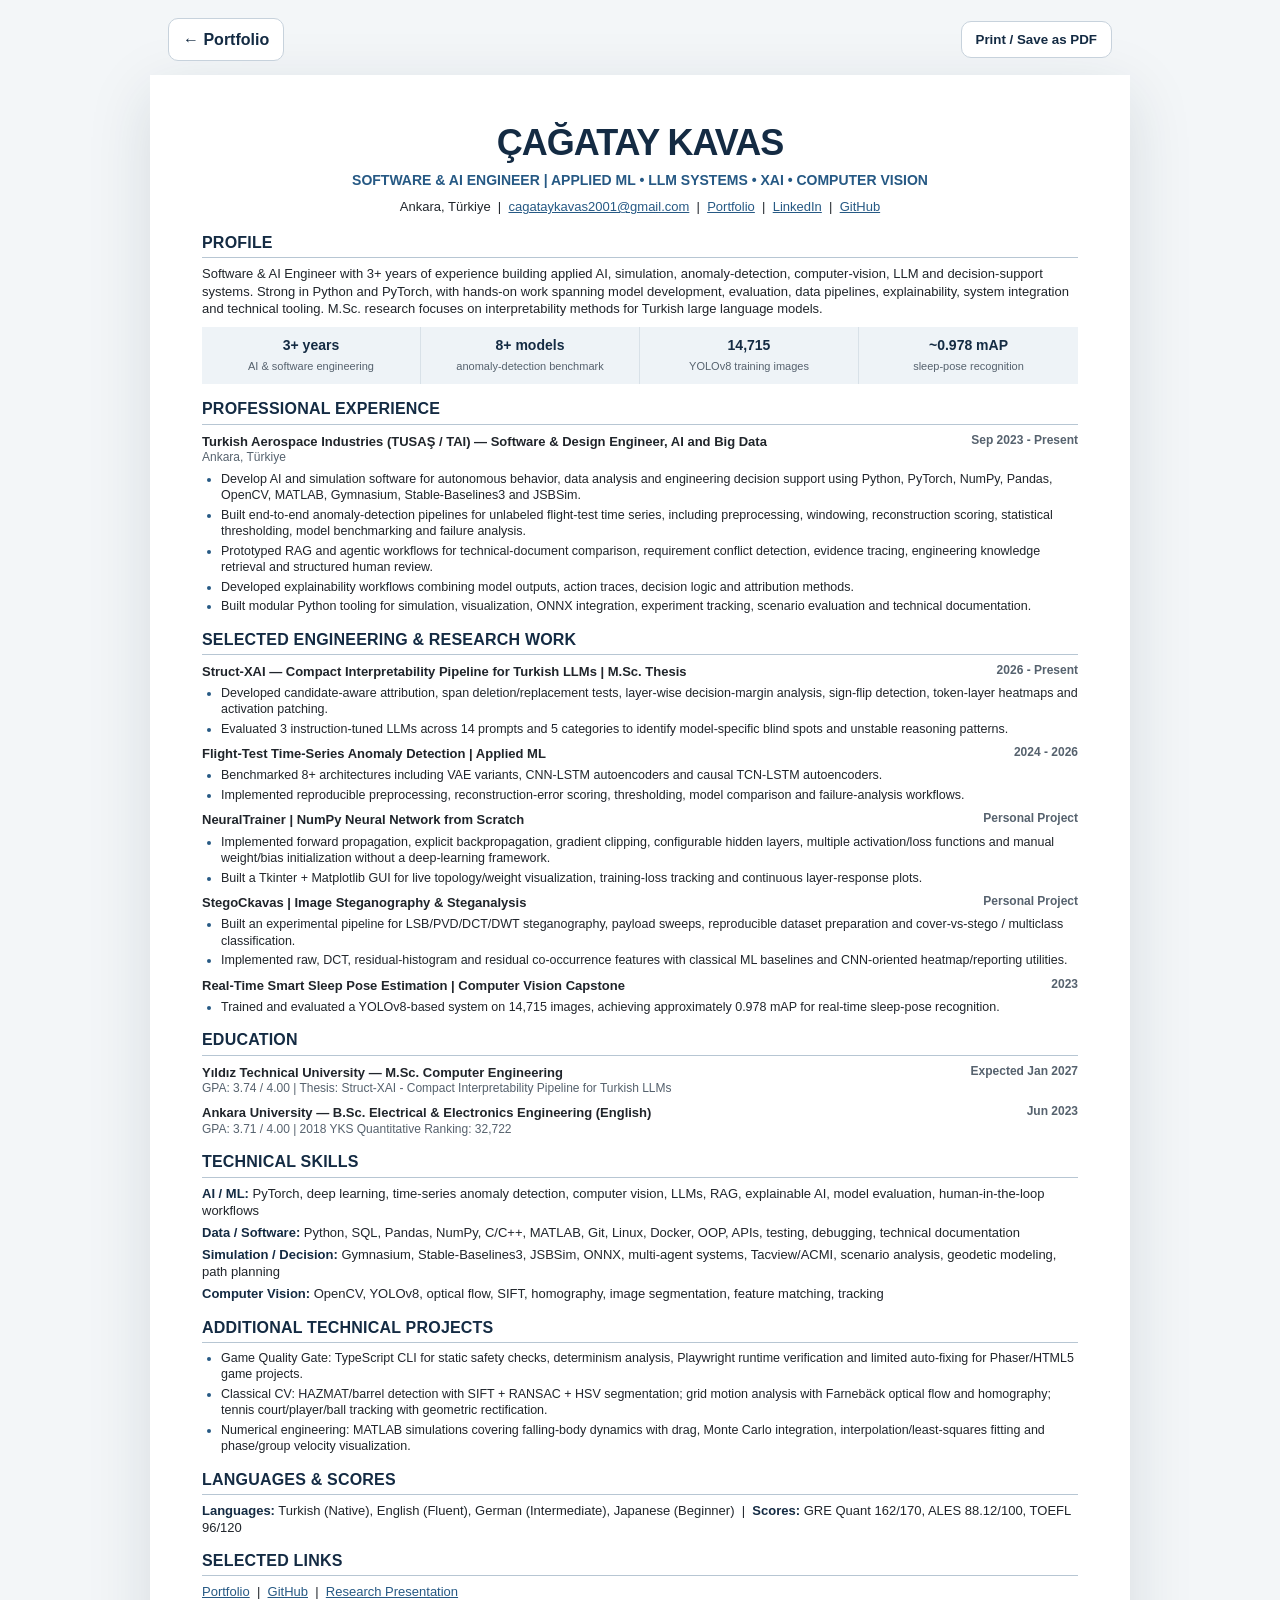
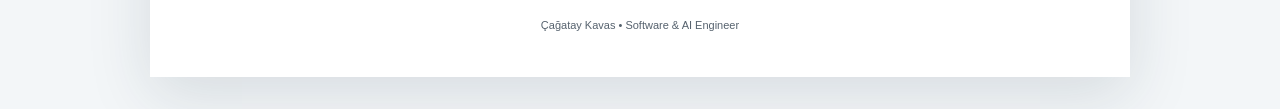
==== cv.html @ 29e945e3 "feat: add updated 2026 web CV" ====
<!doctype html>
<html lang="en">
<head>
<meta charset="utf-8">
<meta name="viewport" content="width=device-width, initial-scale=1">
<title>Çağatay Kavas | CV</title>
<meta name="description" content="CV of Çağatay Kavas, Software & AI Engineer.">
<style>
:root{--navy:#142b43;--blue:#265984;--ink:#20252b;--muted:#56626e;--line:#b7c6d3;--soft:#eef3f7}*{box-sizing:border-box}body{margin:0;background:#f3f6f8;color:var(--ink);font-family:Arial,Helvetica,sans-serif;line-height:1.32}.toolbar{max-width:980px;margin:18px auto 0;display:flex;justify-content:space-between;align-items:center;padding:0 18px}.toolbar a,.toolbar button{border:1px solid #c7d2dc;background:white;color:var(--navy);padding:10px 14px;border-radius:10px;font-weight:700;text-decoration:none;cursor:pointer}.sheet{width:min(980px,calc(100% - 24px));margin:14px auto 32px;background:#fff;box-shadow:0 18px 60px rgba(25,45,65,.13);padding:44px 52px}.name{text-align:center;font-size:36px;letter-spacing:-1px;font-weight:800;color:var(--navy)}.tagline{text-align:center;margin-top:4px;color:var(--blue);font-weight:700;font-size:14px}.contact{text-align:center;margin:9px 0 17px;font-size:13px}.contact a,.links a{color:var(--blue)}h2{font-size:16px;color:var(--navy);margin:14px 0 7px;padding-bottom:4px;border-bottom:1.5px solid var(--line);letter-spacing:.2px}p{margin:4px 0;font-size:13px}.metrics{display:grid;grid-template-columns:repeat(4,1fr);background:var(--soft);margin:10px 0 12px}.metric{text-align:center;padding:9px 7px;border-right:1px solid #d8e1e8}.metric:last-child{border-right:none}.metric strong{display:block;color:var(--navy);font-size:14px}.metric span{font-size:11px;color:var(--muted)}.row{display:grid;grid-template-columns:1fr auto;gap:20px;align-items:start;margin-top:8px}.row strong{font-size:13px}.date{font-size:12px;color:var(--muted);font-weight:700;white-space:nowrap}.sub{font-size:12px;color:var(--muted)}ul{margin:5px 0 7px;padding-left:19px}li{font-size:12.5px;margin:3px 0}li::marker{color:var(--blue)}.skills p{margin:5px 0}.label{font-weight:700;color:var(--navy)}.links{font-size:13px}.footer{text-align:center;color:var(--muted);font-size:11px;margin-top:18px}@media(max-width:700px){.sheet{padding:28px 20px}.name{font-size:29px}.metrics{grid-template-columns:repeat(2,1fr)}.metric:nth-child(2){border-right:none}.row{grid-template-columns:1fr;gap:2px}.date{white-space:normal}.toolbar{padding:0 12px}}@media print{body{background:white}.toolbar{display:none}.sheet{width:auto;margin:0;box-shadow:none;padding:12mm 14mm}.name{font-size:27px}h2{break-after:avoid}.row{break-inside:avoid}p,li{font-size:10.2pt}.footer{display:none}}
</style>
</head>
<body>
<div class="toolbar"><a href="index.html">← Portfolio</a><button onclick="window.print()">Print / Save as PDF</button></div>
<main class="sheet">
<div class="name">ÇAĞATAY KAVAS</div>
<div class="tagline">SOFTWARE & AI ENGINEER | APPLIED ML • LLM SYSTEMS • XAI • COMPUTER VISION</div>
<div class="contact">Ankara, Türkiye &nbsp;|&nbsp; <a href="mailto:cagataykavas2001@gmail.com">cagataykavas2001@gmail.com</a> &nbsp;|&nbsp; <a href="https://cagataykavas.github.io/">Portfolio</a> &nbsp;|&nbsp; <a href="https://www.linkedin.com/in/cagatay-kavas-2b5598209/">LinkedIn</a> &nbsp;|&nbsp; <a href="https://github.com/cagataykavas">GitHub</a></div>
<h2>PROFILE</h2>
<p>Software & AI Engineer with 3+ years of experience building applied AI, simulation, anomaly-detection, computer-vision, LLM and decision-support systems. Strong in Python and PyTorch, with hands-on work spanning model development, evaluation, data pipelines, explainability, system integration and technical tooling. M.Sc. research focuses on interpretability methods for Turkish large language models.</p>
<div class="metrics"><div class="metric"><strong>3+ years</strong><span>AI & software engineering</span></div><div class="metric"><strong>8+ models</strong><span>anomaly-detection benchmark</span></div><div class="metric"><strong>14,715</strong><span>YOLOv8 training images</span></div><div class="metric"><strong>~0.978 mAP</strong><span>sleep-pose recognition</span></div></div>
<h2>PROFESSIONAL EXPERIENCE</h2>
<div class="row"><strong>Turkish Aerospace Industries (TUSAŞ / TAI) — Software & Design Engineer, AI and Big Data</strong><div class="date">Sep 2023 - Present</div></div><div class="sub">Ankara, Türkiye</div>
<ul><li>Develop AI and simulation software for autonomous behavior, data analysis and engineering decision support using Python, PyTorch, NumPy, Pandas, OpenCV, MATLAB, Gymnasium, Stable-Baselines3 and JSBSim.</li><li>Built end-to-end anomaly-detection pipelines for unlabeled flight-test time series, including preprocessing, windowing, reconstruction scoring, statistical thresholding, model benchmarking and failure analysis.</li><li>Prototyped RAG and agentic workflows for technical-document comparison, requirement conflict detection, evidence tracing, engineering knowledge retrieval and structured human review.</li><li>Developed explainability workflows combining model outputs, action traces, decision logic and attribution methods.</li><li>Built modular Python tooling for simulation, visualization, ONNX integration, experiment tracking, scenario evaluation and technical documentation.</li></ul>
<h2>SELECTED ENGINEERING & RESEARCH WORK</h2>
<div class="row"><strong>Struct-XAI — Compact Interpretability Pipeline for Turkish LLMs | M.Sc. Thesis</strong><div class="date">2026 - Present</div></div><ul><li>Developed candidate-aware attribution, span deletion/replacement tests, layer-wise decision-margin analysis, sign-flip detection, token-layer heatmaps and activation patching.</li><li>Evaluated 3 instruction-tuned LLMs across 14 prompts and 5 categories to identify model-specific blind spots and unstable reasoning patterns.</li></ul>
<div class="row"><strong>Flight-Test Time-Series Anomaly Detection | Applied ML</strong><div class="date">2024 - 2026</div></div><ul><li>Benchmarked 8+ architectures including VAE variants, CNN-LSTM autoencoders and causal TCN-LSTM autoencoders.</li><li>Implemented reproducible preprocessing, reconstruction-error scoring, thresholding, model comparison and failure-analysis workflows.</li></ul>
<div class="row"><strong>NeuralTrainer | NumPy Neural Network from Scratch</strong><div class="date">Personal Project</div></div><ul><li>Implemented forward propagation, explicit backpropagation, gradient clipping, configurable hidden layers, multiple activation/loss functions and manual weight/bias initialization without a deep-learning framework.</li><li>Built a Tkinter + Matplotlib GUI for live topology/weight visualization, training-loss tracking and continuous layer-response plots.</li></ul>
<div class="row"><strong>StegoCkavas | Image Steganography & Steganalysis</strong><div class="date">Personal Project</div></div><ul><li>Built an experimental pipeline for LSB/PVD/DCT/DWT steganography, payload sweeps, reproducible dataset preparation and cover-vs-stego / multiclass classification.</li><li>Implemented raw, DCT, residual-histogram and residual co-occurrence features with classical ML baselines and CNN-oriented heatmap/reporting utilities.</li></ul>
<div class="row"><strong>Real-Time Smart Sleep Pose Estimation | Computer Vision Capstone</strong><div class="date">2023</div></div><ul><li>Trained and evaluated a YOLOv8-based system on 14,715 images, achieving approximately 0.978 mAP for real-time sleep-pose recognition.</li></ul>
<h2>EDUCATION</h2>
<div class="row"><strong>Yıldız Technical University — M.Sc. Computer Engineering</strong><div class="date">Expected Jan 2027</div></div><div class="sub">GPA: 3.74 / 4.00 | Thesis: Struct-XAI - Compact Interpretability Pipeline for Turkish LLMs</div>
<div class="row"><strong>Ankara University — B.Sc. Electrical & Electronics Engineering (English)</strong><div class="date">Jun 2023</div></div><div class="sub">GPA: 3.71 / 4.00 | 2018 YKS Quantitative Ranking: 32,722</div>
<h2>TECHNICAL SKILLS</h2><div class="skills"><p><span class="label">AI / ML:</span> PyTorch, deep learning, time-series anomaly detection, computer vision, LLMs, RAG, explainable AI, model evaluation, human-in-the-loop workflows</p><p><span class="label">Data / Software:</span> Python, SQL, Pandas, NumPy, C/C++, MATLAB, Git, Linux, Docker, OOP, APIs, testing, debugging, technical documentation</p><p><span class="label">Simulation / Decision:</span> Gymnasium, Stable-Baselines3, JSBSim, ONNX, multi-agent systems, Tacview/ACMI, scenario analysis, geodetic modeling, path planning</p><p><span class="label">Computer Vision:</span> OpenCV, YOLOv8, optical flow, SIFT, homography, image segmentation, feature matching, tracking</p></div>
<h2>ADDITIONAL TECHNICAL PROJECTS</h2><ul><li>Game Quality Gate: TypeScript CLI for static safety checks, determinism analysis, Playwright runtime verification and limited auto-fixing for Phaser/HTML5 game projects.</li><li>Classical CV: HAZMAT/barrel detection with SIFT + RANSAC + HSV segmentation; grid motion analysis with Farnebäck optical flow and homography; tennis court/player/ball tracking with geometric rectification.</li><li>Numerical engineering: MATLAB simulations covering falling-body dynamics with drag, Monte Carlo integration, interpolation/least-squares fitting and phase/group velocity visualization.</li></ul>
<h2>LANGUAGES & SCORES</h2><p><span class="label">Languages:</span> Turkish (Native), English (Fluent), German (Intermediate), Japanese (Beginner) &nbsp;|&nbsp; <span class="label">Scores:</span> GRE Quant 162/170, ALES 88.12/100, TOEFL 96/120</p>
<h2>SELECTED LINKS</h2><p class="links"><a href="https://cagataykavas.github.io/">Portfolio</a> &nbsp;|&nbsp; <a href="https://github.com/cagataykavas">GitHub</a> &nbsp;|&nbsp; <a href="https://youtu.be/bw39YavErL0?si=DomrWFxxATDhxrtR">Research Presentation</a></p>
<div class="footer">Çağatay Kavas • Software & AI Engineer</div>
</main>
</body>
</html>
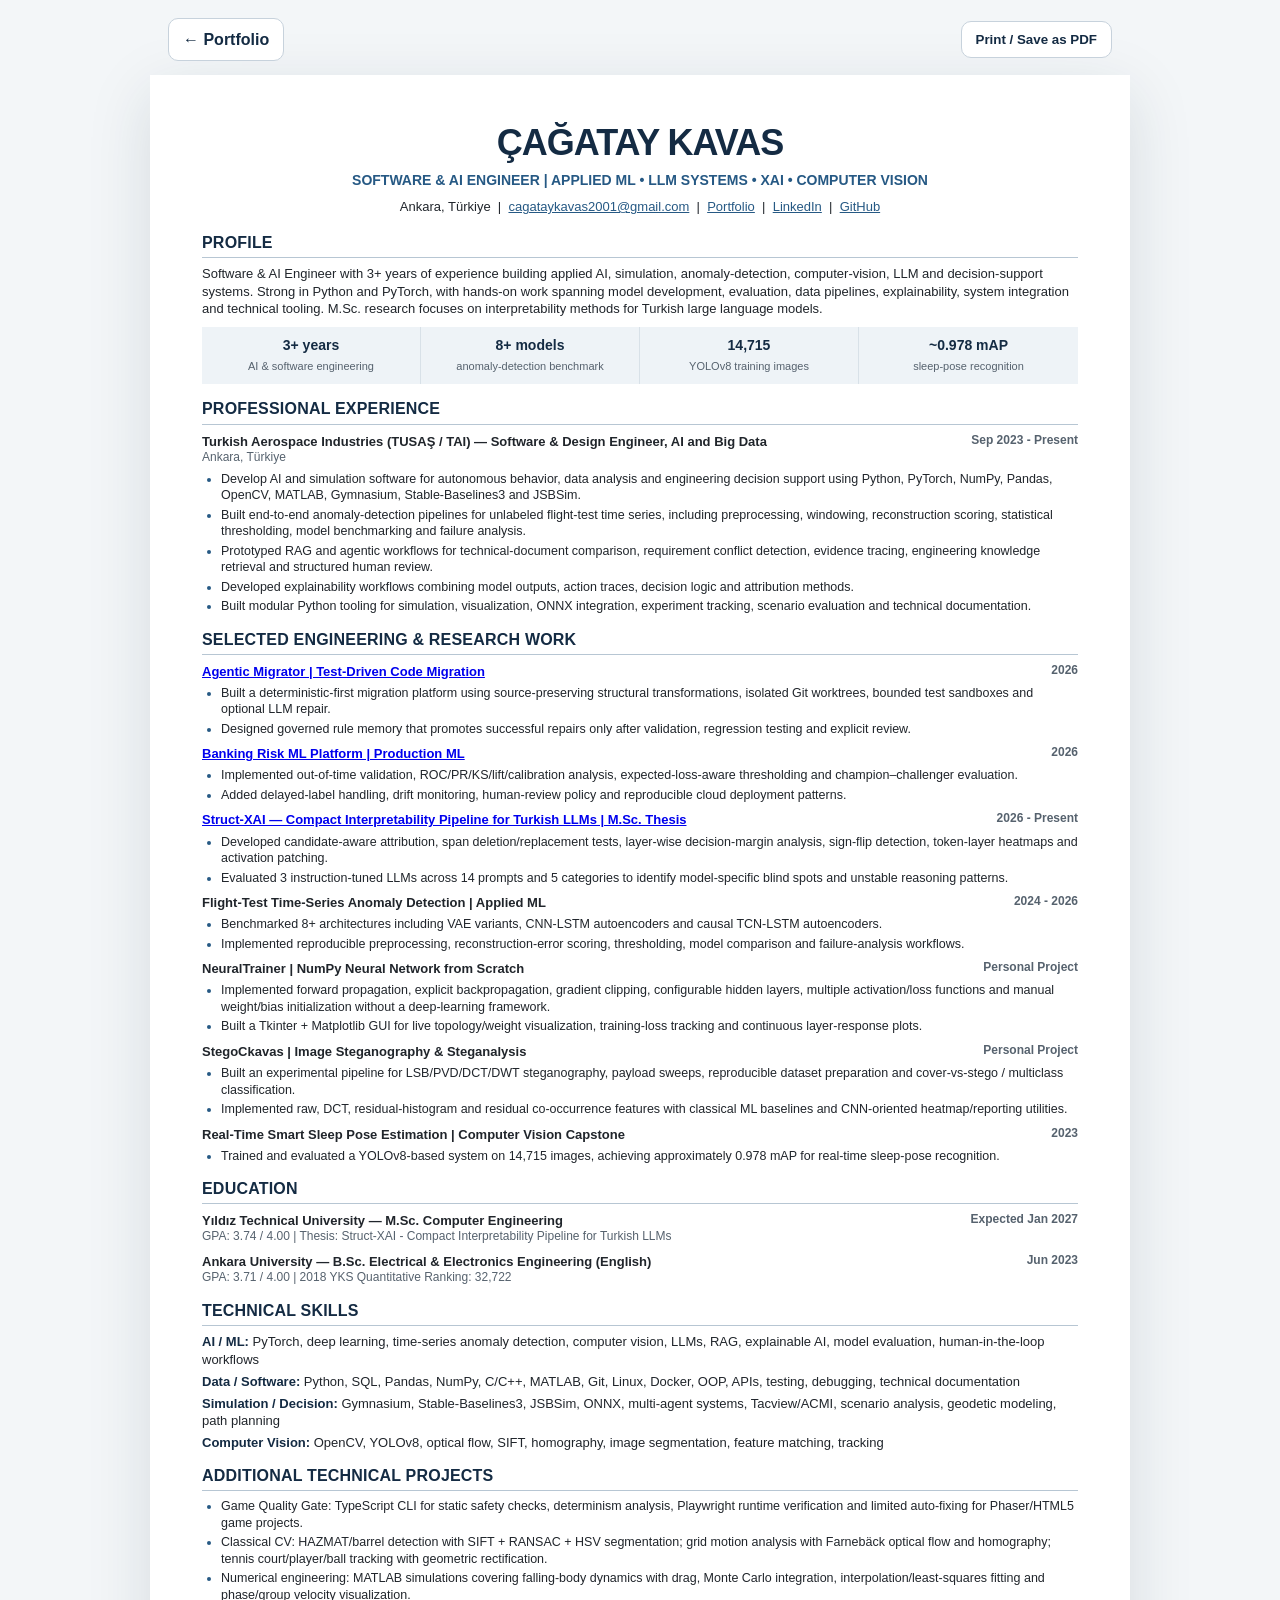
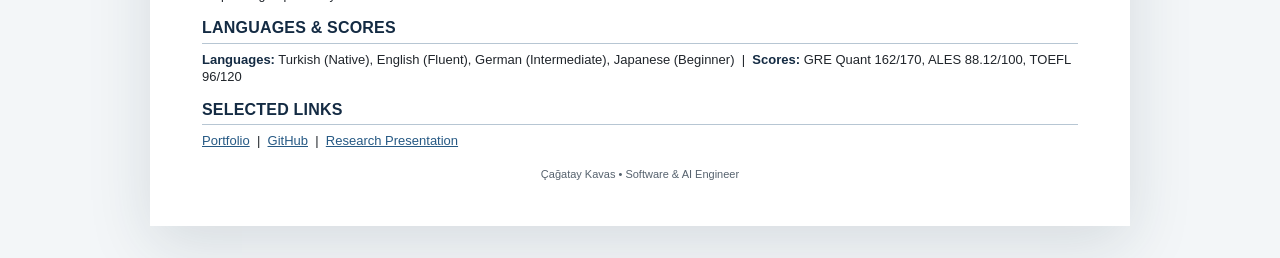
==== commit 8ae5488a: "feat: align CV with flagship work and improve indexing" ====
--- a/cv.html
+++ b/cv.html
@@ -22,7 +22,9 @@
 <div class="row"><strong>Turkish Aerospace Industries (TUSAŞ / TAI) — Software & Design Engineer, AI and Big Data</strong><div class="date">Sep 2023 - Present</div></div><div class="sub">Ankara, Türkiye</div>
 <ul><li>Develop AI and simulation software for autonomous behavior, data analysis and engineering decision support using Python, PyTorch, NumPy, Pandas, OpenCV, MATLAB, Gymnasium, Stable-Baselines3 and JSBSim.</li><li>Built end-to-end anomaly-detection pipelines for unlabeled flight-test time series, including preprocessing, windowing, reconstruction scoring, statistical thresholding, model benchmarking and failure analysis.</li><li>Prototyped RAG and agentic workflows for technical-document comparison, requirement conflict detection, evidence tracing, engineering knowledge retrieval and structured human review.</li><li>Developed explainability workflows combining model outputs, action traces, decision logic and attribution methods.</li><li>Built modular Python tooling for simulation, visualization, ONNX integration, experiment tracking, scenario evaluation and technical documentation.</li></ul>
 <h2>SELECTED ENGINEERING & RESEARCH WORK</h2>
-<div class="row"><strong>Struct-XAI — Compact Interpretability Pipeline for Turkish LLMs | M.Sc. Thesis</strong><div class="date">2026 - Present</div></div><ul><li>Developed candidate-aware attribution, span deletion/replacement tests, layer-wise decision-margin analysis, sign-flip detection, token-layer heatmaps and activation patching.</li><li>Evaluated 3 instruction-tuned LLMs across 14 prompts and 5 categories to identify model-specific blind spots and unstable reasoning patterns.</li></ul>
+<div class="row"><strong><a href="https://github.com/cagataykavas/agentic-migrator">Agentic Migrator | Test-Driven Code Migration</a></strong><div class="date">2026</div></div><ul><li>Built a deterministic-first migration platform using source-preserving structural transformations, isolated Git worktrees, bounded test sandboxes and optional LLM repair.</li><li>Designed governed rule memory that promotes successful repairs only after validation, regression testing and explicit review.</li></ul>
+<div class="row"><strong><a href="https://github.com/cagataykavas/banking-risk-ml-platform">Banking Risk ML Platform | Production ML</a></strong><div class="date">2026</div></div><ul><li>Implemented out-of-time validation, ROC/PR/KS/lift/calibration analysis, expected-loss-aware thresholding and champion–challenger evaluation.</li><li>Added delayed-label handling, drift monitoring, human-review policy and reproducible cloud deployment patterns.</li></ul>
+<div class="row"><strong><a href="https://github.com/cagataykavas/struct-xai-platform">Struct-XAI — Compact Interpretability Pipeline for Turkish LLMs | M.Sc. Thesis</a></strong><div class="date">2026 - Present</div></div><ul><li>Developed candidate-aware attribution, span deletion/replacement tests, layer-wise decision-margin analysis, sign-flip detection, token-layer heatmaps and activation patching.</li><li>Evaluated 3 instruction-tuned LLMs across 14 prompts and 5 categories to identify model-specific blind spots and unstable reasoning patterns.</li></ul>
 <div class="row"><strong>Flight-Test Time-Series Anomaly Detection | Applied ML</strong><div class="date">2024 - 2026</div></div><ul><li>Benchmarked 8+ architectures including VAE variants, CNN-LSTM autoencoders and causal TCN-LSTM autoencoders.</li><li>Implemented reproducible preprocessing, reconstruction-error scoring, thresholding, model comparison and failure-analysis workflows.</li></ul>
 <div class="row"><strong>NeuralTrainer | NumPy Neural Network from Scratch</strong><div class="date">Personal Project</div></div><ul><li>Implemented forward propagation, explicit backpropagation, gradient clipping, configurable hidden layers, multiple activation/loss functions and manual weight/bias initialization without a deep-learning framework.</li><li>Built a Tkinter + Matplotlib GUI for live topology/weight visualization, training-loss tracking and continuous layer-response plots.</li></ul>
 <div class="row"><strong>StegoCkavas | Image Steganography & Steganalysis</strong><div class="date">Personal Project</div></div><ul><li>Built an experimental pipeline for LSB/PVD/DCT/DWT steganography, payload sweeps, reproducible dataset preparation and cover-vs-stego / multiclass classification.</li><li>Implemented raw, DCT, residual-histogram and residual co-occurrence features with classical ML baselines and CNN-oriented heatmap/reporting utilities.</li></ul>
@@ -37,4 +39,4 @@
 <div class="footer">Çağatay Kavas • Software & AI Engineer</div>
 </main>
 </body>
-</html>+</html>
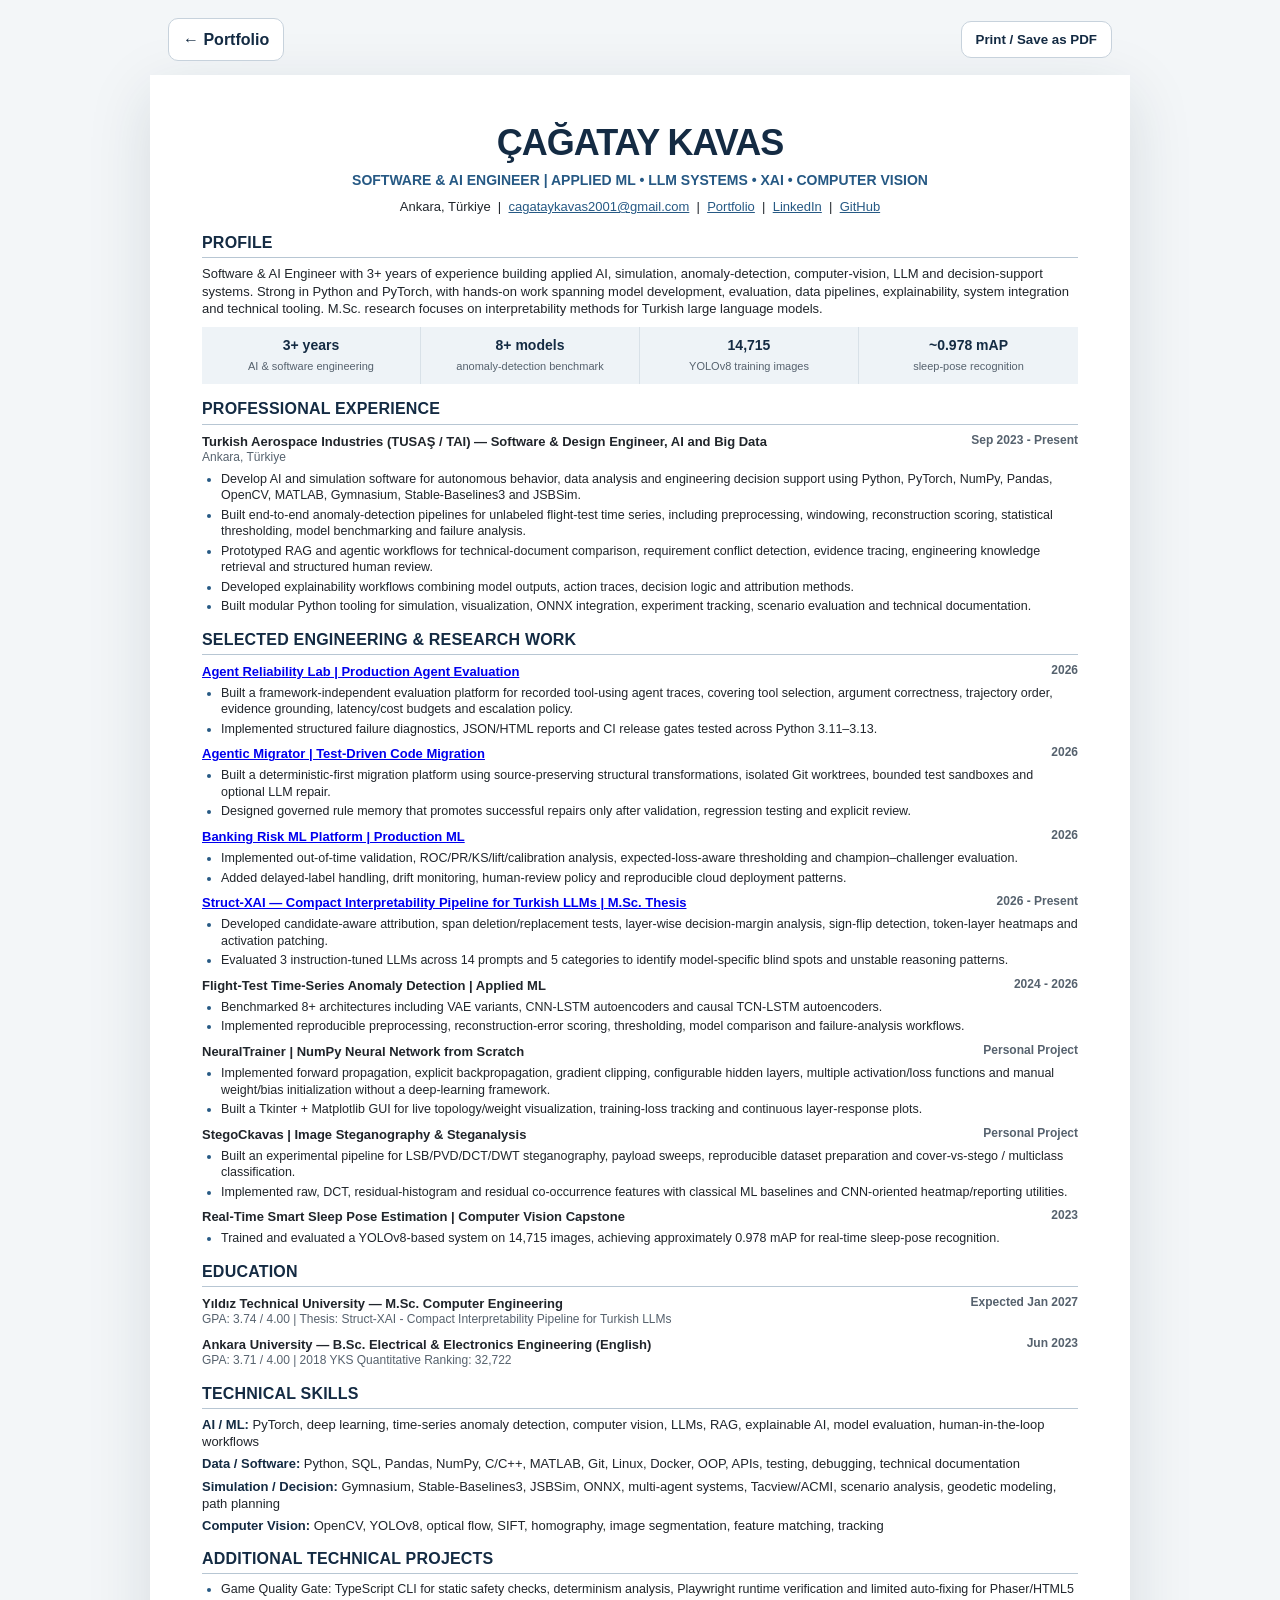
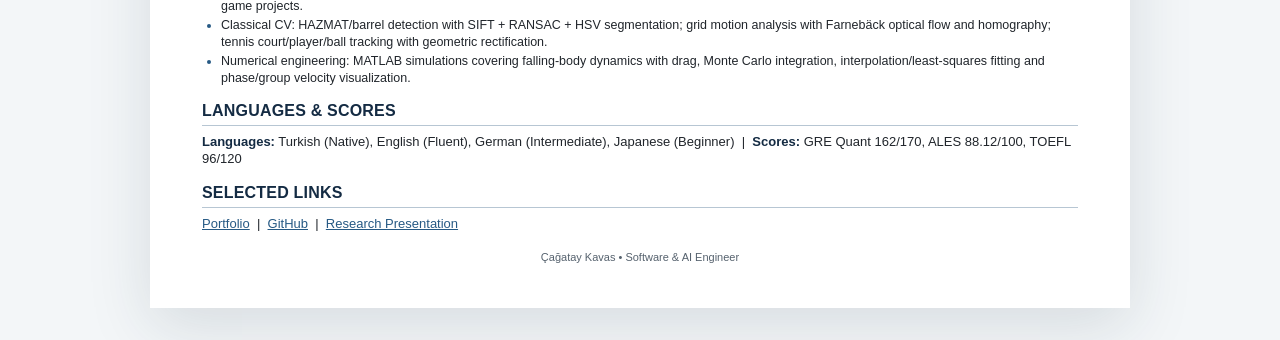
==== commit 2abb646b: "feat: feature agent reliability engineering work" ====
--- a/cv.html
+++ b/cv.html
@@ -22,6 +22,7 @@
 <div class="row"><strong>Turkish Aerospace Industries (TUSAŞ / TAI) — Software & Design Engineer, AI and Big Data</strong><div class="date">Sep 2023 - Present</div></div><div class="sub">Ankara, Türkiye</div>
 <ul><li>Develop AI and simulation software for autonomous behavior, data analysis and engineering decision support using Python, PyTorch, NumPy, Pandas, OpenCV, MATLAB, Gymnasium, Stable-Baselines3 and JSBSim.</li><li>Built end-to-end anomaly-detection pipelines for unlabeled flight-test time series, including preprocessing, windowing, reconstruction scoring, statistical thresholding, model benchmarking and failure analysis.</li><li>Prototyped RAG and agentic workflows for technical-document comparison, requirement conflict detection, evidence tracing, engineering knowledge retrieval and structured human review.</li><li>Developed explainability workflows combining model outputs, action traces, decision logic and attribution methods.</li><li>Built modular Python tooling for simulation, visualization, ONNX integration, experiment tracking, scenario evaluation and technical documentation.</li></ul>
 <h2>SELECTED ENGINEERING & RESEARCH WORK</h2>
+<div class="row"><strong><a href="https://github.com/cagataykavas/agent-reliability-lab">Agent Reliability Lab | Production Agent Evaluation</a></strong><div class="date">2026</div></div><ul><li>Built a framework-independent evaluation platform for recorded tool-using agent traces, covering tool selection, argument correctness, trajectory order, evidence grounding, latency/cost budgets and escalation policy.</li><li>Implemented structured failure diagnostics, JSON/HTML reports and CI release gates tested across Python 3.11–3.13.</li></ul>
 <div class="row"><strong><a href="https://github.com/cagataykavas/agentic-migrator">Agentic Migrator | Test-Driven Code Migration</a></strong><div class="date">2026</div></div><ul><li>Built a deterministic-first migration platform using source-preserving structural transformations, isolated Git worktrees, bounded test sandboxes and optional LLM repair.</li><li>Designed governed rule memory that promotes successful repairs only after validation, regression testing and explicit review.</li></ul>
 <div class="row"><strong><a href="https://github.com/cagataykavas/banking-risk-ml-platform">Banking Risk ML Platform | Production ML</a></strong><div class="date">2026</div></div><ul><li>Implemented out-of-time validation, ROC/PR/KS/lift/calibration analysis, expected-loss-aware thresholding and champion–challenger evaluation.</li><li>Added delayed-label handling, drift monitoring, human-review policy and reproducible cloud deployment patterns.</li></ul>
 <div class="row"><strong><a href="https://github.com/cagataykavas/struct-xai-platform">Struct-XAI — Compact Interpretability Pipeline for Turkish LLMs | M.Sc. Thesis</a></strong><div class="date">2026 - Present</div></div><ul><li>Developed candidate-aware attribution, span deletion/replacement tests, layer-wise decision-margin analysis, sign-flip detection, token-layer heatmaps and activation patching.</li><li>Evaluated 3 instruction-tuned LLMs across 14 prompts and 5 categories to identify model-specific blind spots and unstable reasoning patterns.</li></ul>
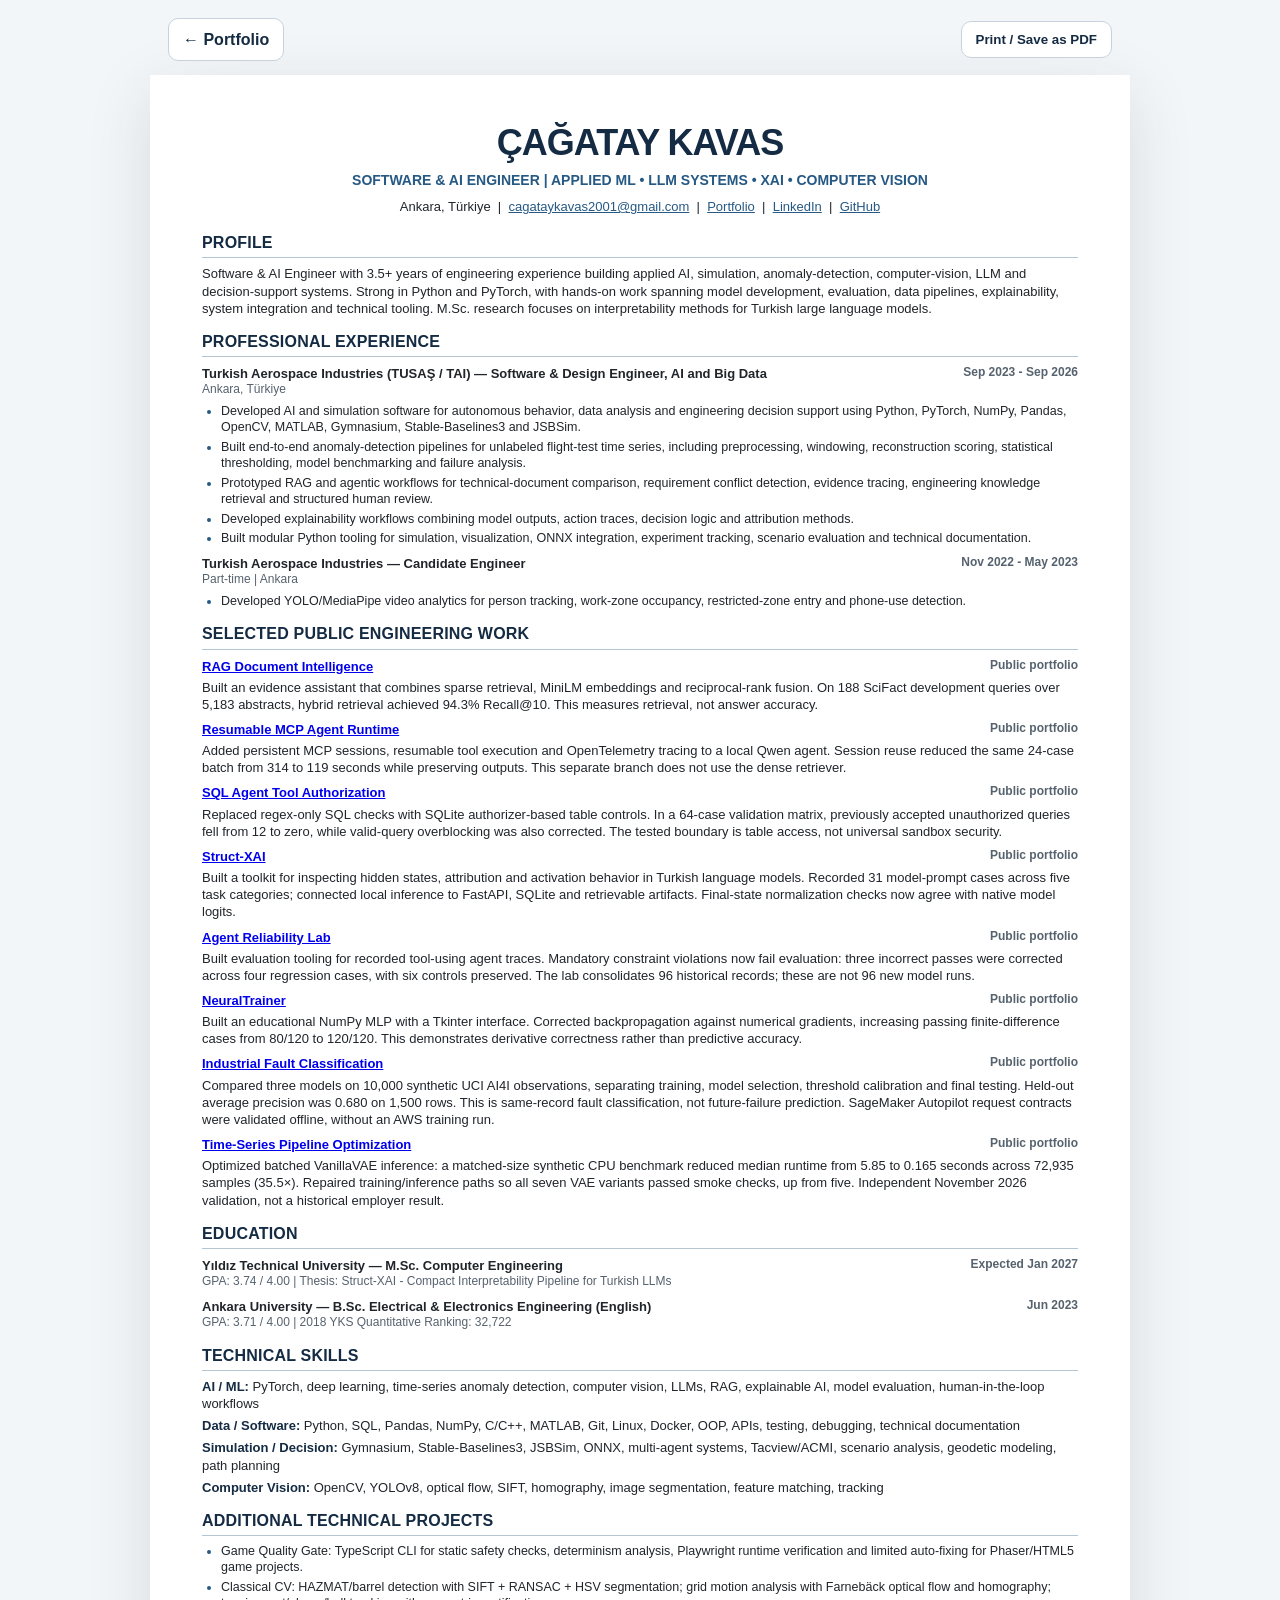
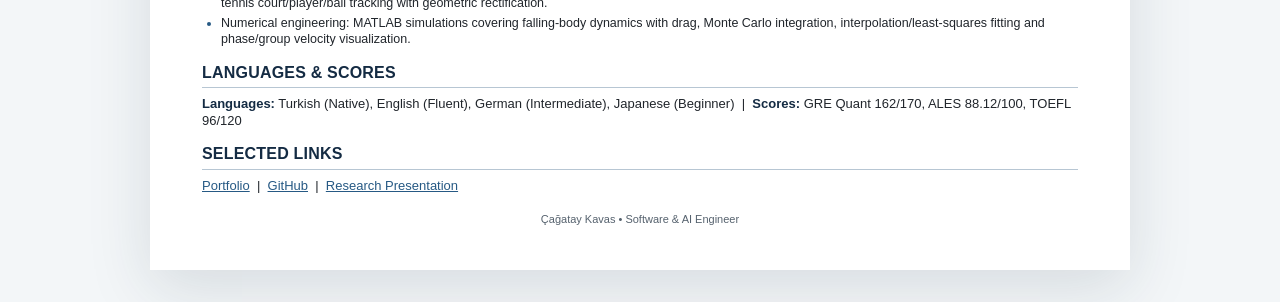
==== commit 10bb681d: "Refresh portfolio with measured agentic projects and accurate public profile" ====
--- a/cv.html
+++ b/cv.html
@@ -1,10 +1,11 @@
-<!doctype html>
+<!DOCTYPE html>
+
 <html lang="en">
 <head>
-<meta charset="utf-8">
-<meta name="viewport" content="width=device-width, initial-scale=1">
+<meta charset="utf-8"/>
+<meta content="width=device-width, initial-scale=1" name="viewport"/>
 <title>Çağatay Kavas | CV</title>
-<meta name="description" content="CV of Çağatay Kavas, Software & AI Engineer.">
+<meta content="CV of Çağatay Kavas, Software &amp; AI Engineer." name="description"/>
 <style>
 :root{--navy:#142b43;--blue:#265984;--ink:#20252b;--muted:#56626e;--line:#b7c6d3;--soft:#eef3f7}*{box-sizing:border-box}body{margin:0;background:#f3f6f8;color:var(--ink);font-family:Arial,Helvetica,sans-serif;line-height:1.32}.toolbar{max-width:980px;margin:18px auto 0;display:flex;justify-content:space-between;align-items:center;padding:0 18px}.toolbar a,.toolbar button{border:1px solid #c7d2dc;background:white;color:var(--navy);padding:10px 14px;border-radius:10px;font-weight:700;text-decoration:none;cursor:pointer}.sheet{width:min(980px,calc(100% - 24px));margin:14px auto 32px;background:#fff;box-shadow:0 18px 60px rgba(25,45,65,.13);padding:44px 52px}.name{text-align:center;font-size:36px;letter-spacing:-1px;font-weight:800;color:var(--navy)}.tagline{text-align:center;margin-top:4px;color:var(--blue);font-weight:700;font-size:14px}.contact{text-align:center;margin:9px 0 17px;font-size:13px}.contact a,.links a{color:var(--blue)}h2{font-size:16px;color:var(--navy);margin:14px 0 7px;padding-bottom:4px;border-bottom:1.5px solid var(--line);letter-spacing:.2px}p{margin:4px 0;font-size:13px}.metrics{display:grid;grid-template-columns:repeat(4,1fr);background:var(--soft);margin:10px 0 12px}.metric{text-align:center;padding:9px 7px;border-right:1px solid #d8e1e8}.metric:last-child{border-right:none}.metric strong{display:block;color:var(--navy);font-size:14px}.metric span{font-size:11px;color:var(--muted)}.row{display:grid;grid-template-columns:1fr auto;gap:20px;align-items:start;margin-top:8px}.row strong{font-size:13px}.date{font-size:12px;color:var(--muted);font-weight:700;white-space:nowrap}.sub{font-size:12px;color:var(--muted)}ul{margin:5px 0 7px;padding-left:19px}li{font-size:12.5px;margin:3px 0}li::marker{color:var(--blue)}.skills p{margin:5px 0}.label{font-weight:700;color:var(--navy)}.links{font-size:13px}.footer{text-align:center;color:var(--muted);font-size:11px;margin-top:18px}@media(max-width:700px){.sheet{padding:28px 20px}.name{font-size:29px}.metrics{grid-template-columns:repeat(2,1fr)}.metric:nth-child(2){border-right:none}.row{grid-template-columns:1fr;gap:2px}.date{white-space:normal}.toolbar{padding:0 12px}}@media print{body{background:white}.toolbar{display:none}.sheet{width:auto;margin:0;box-shadow:none;padding:12mm 14mm}.name{font-size:27px}h2{break-after:avoid}.row{break-inside:avoid}p,li{font-size:10.2pt}.footer{display:none}}
 </style>
@@ -13,31 +14,21 @@
 <div class="toolbar"><a href="index.html">← Portfolio</a><button onclick="window.print()">Print / Save as PDF</button></div>
 <main class="sheet">
 <div class="name">ÇAĞATAY KAVAS</div>
-<div class="tagline">SOFTWARE & AI ENGINEER | APPLIED ML • LLM SYSTEMS • XAI • COMPUTER VISION</div>
-<div class="contact">Ankara, Türkiye &nbsp;|&nbsp; <a href="mailto:cagataykavas2001@gmail.com">cagataykavas2001@gmail.com</a> &nbsp;|&nbsp; <a href="https://cagataykavas.github.io/">Portfolio</a> &nbsp;|&nbsp; <a href="https://www.linkedin.com/in/cagatay-kavas-2b5598209/">LinkedIn</a> &nbsp;|&nbsp; <a href="https://github.com/cagataykavas">GitHub</a></div>
+<div class="tagline">SOFTWARE &amp; AI ENGINEER | APPLIED ML • LLM SYSTEMS • XAI • COMPUTER VISION</div>
+<div class="contact">Ankara, Türkiye  |  <a href="mailto:cagataykavas2001@gmail.com">cagataykavas2001@gmail.com</a>  |  <a href="https://cagataykavas.github.io/">Portfolio</a>  |  <a href="https://www.linkedin.com/in/cagatay-kavas-2b5598209/">LinkedIn</a>  |  <a href="https://github.com/cagataykavas">GitHub</a></div>
 <h2>PROFILE</h2>
-<p>Software & AI Engineer with 3+ years of experience building applied AI, simulation, anomaly-detection, computer-vision, LLM and decision-support systems. Strong in Python and PyTorch, with hands-on work spanning model development, evaluation, data pipelines, explainability, system integration and technical tooling. M.Sc. research focuses on interpretability methods for Turkish large language models.</p>
-<div class="metrics"><div class="metric"><strong>3+ years</strong><span>AI & software engineering</span></div><div class="metric"><strong>8+ models</strong><span>anomaly-detection benchmark</span></div><div class="metric"><strong>14,715</strong><span>YOLOv8 training images</span></div><div class="metric"><strong>~0.978 mAP</strong><span>sleep-pose recognition</span></div></div>
+<p>Software &amp; AI Engineer with 3.5+ years of engineering experience building applied AI, simulation, anomaly-detection, computer-vision, LLM and decision-support systems. Strong in Python and PyTorch, with hands-on work spanning model development, evaluation, data pipelines, explainability, system integration and technical tooling. M.Sc. research focuses on interpretability methods for Turkish large language models.</p>
 <h2>PROFESSIONAL EXPERIENCE</h2>
-<div class="row"><strong>Turkish Aerospace Industries (TUSAŞ / TAI) — Software & Design Engineer, AI and Big Data</strong><div class="date">Sep 2023 - Present</div></div><div class="sub">Ankara, Türkiye</div>
-<ul><li>Develop AI and simulation software for autonomous behavior, data analysis and engineering decision support using Python, PyTorch, NumPy, Pandas, OpenCV, MATLAB, Gymnasium, Stable-Baselines3 and JSBSim.</li><li>Built end-to-end anomaly-detection pipelines for unlabeled flight-test time series, including preprocessing, windowing, reconstruction scoring, statistical thresholding, model benchmarking and failure analysis.</li><li>Prototyped RAG and agentic workflows for technical-document comparison, requirement conflict detection, evidence tracing, engineering knowledge retrieval and structured human review.</li><li>Developed explainability workflows combining model outputs, action traces, decision logic and attribution methods.</li><li>Built modular Python tooling for simulation, visualization, ONNX integration, experiment tracking, scenario evaluation and technical documentation.</li></ul>
-<h2>SELECTED ENGINEERING & RESEARCH WORK</h2>
-<div class="row"><strong><a href="https://github.com/cagataykavas/agent-reliability-lab">Agent Reliability Lab | Production Agent Evaluation</a></strong><div class="date">2026</div></div><ul><li>Built a framework-independent evaluation platform for recorded tool-using agent traces, covering tool selection, argument correctness, trajectory order, evidence grounding, latency/cost budgets and escalation policy.</li><li>Implemented structured failure diagnostics, JSON/HTML reports and CI release gates tested across Python 3.11–3.13.</li></ul>
-<div class="row"><strong><a href="https://github.com/cagataykavas/agentic-migrator">Agentic Migrator | Test-Driven Code Migration</a></strong><div class="date">2026</div></div><ul><li>Built a deterministic-first migration platform using source-preserving structural transformations, isolated Git worktrees, bounded test sandboxes and optional LLM repair.</li><li>Designed governed rule memory that promotes successful repairs only after validation, regression testing and explicit review.</li></ul>
-<div class="row"><strong><a href="https://github.com/cagataykavas/banking-risk-ml-platform">Banking Risk ML Platform | Production ML</a></strong><div class="date">2026</div></div><ul><li>Implemented out-of-time validation, ROC/PR/KS/lift/calibration analysis, expected-loss-aware thresholding and champion–challenger evaluation.</li><li>Added delayed-label handling, drift monitoring, human-review policy and reproducible cloud deployment patterns.</li></ul>
-<div class="row"><strong><a href="https://github.com/cagataykavas/struct-xai-platform">Struct-XAI — Compact Interpretability Pipeline for Turkish LLMs | M.Sc. Thesis</a></strong><div class="date">2026 - Present</div></div><ul><li>Developed candidate-aware attribution, span deletion/replacement tests, layer-wise decision-margin analysis, sign-flip detection, token-layer heatmaps and activation patching.</li><li>Evaluated 3 instruction-tuned LLMs across 14 prompts and 5 categories to identify model-specific blind spots and unstable reasoning patterns.</li></ul>
-<div class="row"><strong>Flight-Test Time-Series Anomaly Detection | Applied ML</strong><div class="date">2024 - 2026</div></div><ul><li>Benchmarked 8+ architectures including VAE variants, CNN-LSTM autoencoders and causal TCN-LSTM autoencoders.</li><li>Implemented reproducible preprocessing, reconstruction-error scoring, thresholding, model comparison and failure-analysis workflows.</li></ul>
-<div class="row"><strong>NeuralTrainer | NumPy Neural Network from Scratch</strong><div class="date">Personal Project</div></div><ul><li>Implemented forward propagation, explicit backpropagation, gradient clipping, configurable hidden layers, multiple activation/loss functions and manual weight/bias initialization without a deep-learning framework.</li><li>Built a Tkinter + Matplotlib GUI for live topology/weight visualization, training-loss tracking and continuous layer-response plots.</li></ul>
-<div class="row"><strong>StegoCkavas | Image Steganography & Steganalysis</strong><div class="date">Personal Project</div></div><ul><li>Built an experimental pipeline for LSB/PVD/DCT/DWT steganography, payload sweeps, reproducible dataset preparation and cover-vs-stego / multiclass classification.</li><li>Implemented raw, DCT, residual-histogram and residual co-occurrence features with classical ML baselines and CNN-oriented heatmap/reporting utilities.</li></ul>
-<div class="row"><strong>Real-Time Smart Sleep Pose Estimation | Computer Vision Capstone</strong><div class="date">2023</div></div><ul><li>Trained and evaluated a YOLOv8-based system on 14,715 images, achieving approximately 0.978 mAP for real-time sleep-pose recognition.</li></ul>
-<h2>EDUCATION</h2>
+<div class="row"><strong>Turkish Aerospace Industries (TUSAŞ / TAI) — Software &amp; Design Engineer, AI and Big Data</strong><div class="date">Sep 2023 - Sep 2026</div></div><div class="sub">Ankara, Türkiye</div>
+<ul><li>Developed AI and simulation software for autonomous behavior, data analysis and engineering decision support using Python, PyTorch, NumPy, Pandas, OpenCV, MATLAB, Gymnasium, Stable-Baselines3 and JSBSim.</li><li>Built end-to-end anomaly-detection pipelines for unlabeled flight-test time series, including preprocessing, windowing, reconstruction scoring, statistical thresholding, model benchmarking and failure analysis.</li><li>Prototyped RAG and agentic workflows for technical-document comparison, requirement conflict detection, evidence tracing, engineering knowledge retrieval and structured human review.</li><li>Developed explainability workflows combining model outputs, action traces, decision logic and attribution methods.</li><li>Built modular Python tooling for simulation, visualization, ONNX integration, experiment tracking, scenario evaluation and technical documentation.</li></ul>
+<div class="row"><strong>Turkish Aerospace Industries — Candidate Engineer</strong><div class="date">Nov 2022 - May 2023</div></div><div class="sub">Part-time | Ankara</div><ul><li>Developed YOLO/MediaPipe video analytics for person tracking, work-zone occupancy, restricted-zone entry and phone-use detection.</li></ul><h2>SELECTED PUBLIC ENGINEERING WORK</h2><div class="row"><strong><a href="https://github.com/cagataykavas/rag-document-intelligence/tree/evidence/dense-retrieval">RAG Document Intelligence</a></strong><div class="date">Public portfolio</div></div><p>Built an evidence assistant that combines sparse retrieval, MiniLM embeddings and reciprocal-rank fusion. On 188 SciFact development queries over 5,183 abstracts, hybrid retrieval achieved 94.3% Recall@10. This measures retrieval, not answer accuracy.</p><div class="row"><strong><a href="https://github.com/cagataykavas/rag-document-intelligence/tree/feat/integrated-mcp-telemetry">Resumable MCP Agent Runtime</a></strong><div class="date">Public portfolio</div></div><p>Added persistent MCP sessions, resumable tool execution and OpenTelemetry tracing to a local Qwen agent. Session reuse reduced the same 24-case batch from 314 to 119 seconds while preserving outputs. This separate branch does not use the dense retriever.</p><div class="row"><strong><a href="https://github.com/cagataykavas/human-agent-service-design/commit/f3bfcfa427a50f4a7628a9c6f33f76b3bbf8b095">SQL Agent Tool Authorization</a></strong><div class="date">Public portfolio</div></div><p>Replaced regex-only SQL checks with SQLite authorizer-based table controls. In a 64-case validation matrix, previously accepted unauthorized queries fell from 12 to zero, while valid-query overblocking was also corrected. The tested boundary is table access, not universal sandbox security.</p><div class="row"><strong><a href="https://github.com/cagataykavas/struct-xai-platform/commit/80fcb55f032952ea6fb3cd18b6f99fbe8255e479">Struct-XAI</a></strong><div class="date">Public portfolio</div></div><p>Built a toolkit for inspecting hidden states, attribution and activation behavior in Turkish language models. Recorded 31 model-prompt cases across five task categories; connected local inference to FastAPI, SQLite and retrievable artifacts. Final-state normalization checks now agree with native model logits.</p><div class="row"><strong><a href="https://github.com/cagataykavas/agent-reliability-lab/commit/adfccb5ecf1e6d7d2850adefcd42c8ba82210dc8">Agent Reliability Lab</a></strong><div class="date">Public portfolio</div></div><p>Built evaluation tooling for recorded tool-using agent traces. Mandatory constraint violations now fail evaluation: three incorrect passes were corrected across four regression cases, with six controls preserved. The lab consolidates 96 historical records; these are not 96 new model runs.</p><div class="row"><strong><a href="https://github.com/cagataykavas/neuralTrainer/commit/472ad84db48ba0b283302f3122bb0098cda5559f">NeuralTrainer</a></strong><div class="date">Public portfolio</div></div><p>Built an educational NumPy MLP with a Tkinter interface. Corrected backpropagation against numerical gradients, increasing passing finite-difference cases from 80/120 to 120/120. This demonstrates derivative correctness rather than predictive accuracy.</p><div class="row"><strong><a href="https://github.com/cagataykavas/aws-ml-platform/commit/2976bf8b93fe72e08221b2fd6e8a011ea69a2e56">Industrial Fault Classification</a></strong><div class="date">Public portfolio</div></div><p>Compared three models on 10,000 synthetic UCI AI4I observations, separating training, model selection, threshold calibration and final testing. Held-out average precision was 0.680 on 1,500 rows. This is same-record fault classification, not future-failure prediction. SageMaker Autopilot request contracts were validated offline, without an AWS training run.</p><div class="row"><strong><a href="https://github.com/cagataykavas/time-series-anomaly-lab/commit/8df97674852fa198b7f07c85bac44ccdec9f0926">Time-Series Pipeline Optimization</a></strong><div class="date">Public portfolio</div></div><p>Optimized batched VanillaVAE inference: a matched-size synthetic CPU benchmark reduced median runtime from 5.85 to 0.165 seconds across 72,935 samples (35.5×). Repaired training/inference paths so all seven VAE variants passed smoke checks, up from five. Independent November 2026 validation, not a historical employer result.</p><h2>EDUCATION</h2>
 <div class="row"><strong>Yıldız Technical University — M.Sc. Computer Engineering</strong><div class="date">Expected Jan 2027</div></div><div class="sub">GPA: 3.74 / 4.00 | Thesis: Struct-XAI - Compact Interpretability Pipeline for Turkish LLMs</div>
-<div class="row"><strong>Ankara University — B.Sc. Electrical & Electronics Engineering (English)</strong><div class="date">Jun 2023</div></div><div class="sub">GPA: 3.71 / 4.00 | 2018 YKS Quantitative Ranking: 32,722</div>
+<div class="row"><strong>Ankara University — B.Sc. Electrical &amp; Electronics Engineering (English)</strong><div class="date">Jun 2023</div></div><div class="sub">GPA: 3.71 / 4.00 | 2018 YKS Quantitative Ranking: 32,722</div>
 <h2>TECHNICAL SKILLS</h2><div class="skills"><p><span class="label">AI / ML:</span> PyTorch, deep learning, time-series anomaly detection, computer vision, LLMs, RAG, explainable AI, model evaluation, human-in-the-loop workflows</p><p><span class="label">Data / Software:</span> Python, SQL, Pandas, NumPy, C/C++, MATLAB, Git, Linux, Docker, OOP, APIs, testing, debugging, technical documentation</p><p><span class="label">Simulation / Decision:</span> Gymnasium, Stable-Baselines3, JSBSim, ONNX, multi-agent systems, Tacview/ACMI, scenario analysis, geodetic modeling, path planning</p><p><span class="label">Computer Vision:</span> OpenCV, YOLOv8, optical flow, SIFT, homography, image segmentation, feature matching, tracking</p></div>
 <h2>ADDITIONAL TECHNICAL PROJECTS</h2><ul><li>Game Quality Gate: TypeScript CLI for static safety checks, determinism analysis, Playwright runtime verification and limited auto-fixing for Phaser/HTML5 game projects.</li><li>Classical CV: HAZMAT/barrel detection with SIFT + RANSAC + HSV segmentation; grid motion analysis with Farnebäck optical flow and homography; tennis court/player/ball tracking with geometric rectification.</li><li>Numerical engineering: MATLAB simulations covering falling-body dynamics with drag, Monte Carlo integration, interpolation/least-squares fitting and phase/group velocity visualization.</li></ul>
-<h2>LANGUAGES & SCORES</h2><p><span class="label">Languages:</span> Turkish (Native), English (Fluent), German (Intermediate), Japanese (Beginner) &nbsp;|&nbsp; <span class="label">Scores:</span> GRE Quant 162/170, ALES 88.12/100, TOEFL 96/120</p>
-<h2>SELECTED LINKS</h2><p class="links"><a href="https://cagataykavas.github.io/">Portfolio</a> &nbsp;|&nbsp; <a href="https://github.com/cagataykavas">GitHub</a> &nbsp;|&nbsp; <a href="https://youtu.be/bw39YavErL0?si=DomrWFxxATDhxrtR">Research Presentation</a></p>
-<div class="footer">Çağatay Kavas • Software & AI Engineer</div>
+<h2>LANGUAGES &amp; SCORES</h2><p><span class="label">Languages:</span> Turkish (Native), English (Fluent), German (Intermediate), Japanese (Beginner)  |  <span class="label">Scores:</span> GRE Quant 162/170, ALES 88.12/100, TOEFL 96/120</p>
+<h2>SELECTED LINKS</h2><p class="links"><a href="https://cagataykavas.github.io/">Portfolio</a>  |  <a href="https://github.com/cagataykavas">GitHub</a>  |  <a href="https://youtu.be/bw39YavErL0?si=DomrWFxxATDhxrtR">Research Presentation</a></p>
+<div class="footer">Çağatay Kavas • Software &amp; AI Engineer</div>
 </main>
 </body>
 </html>
